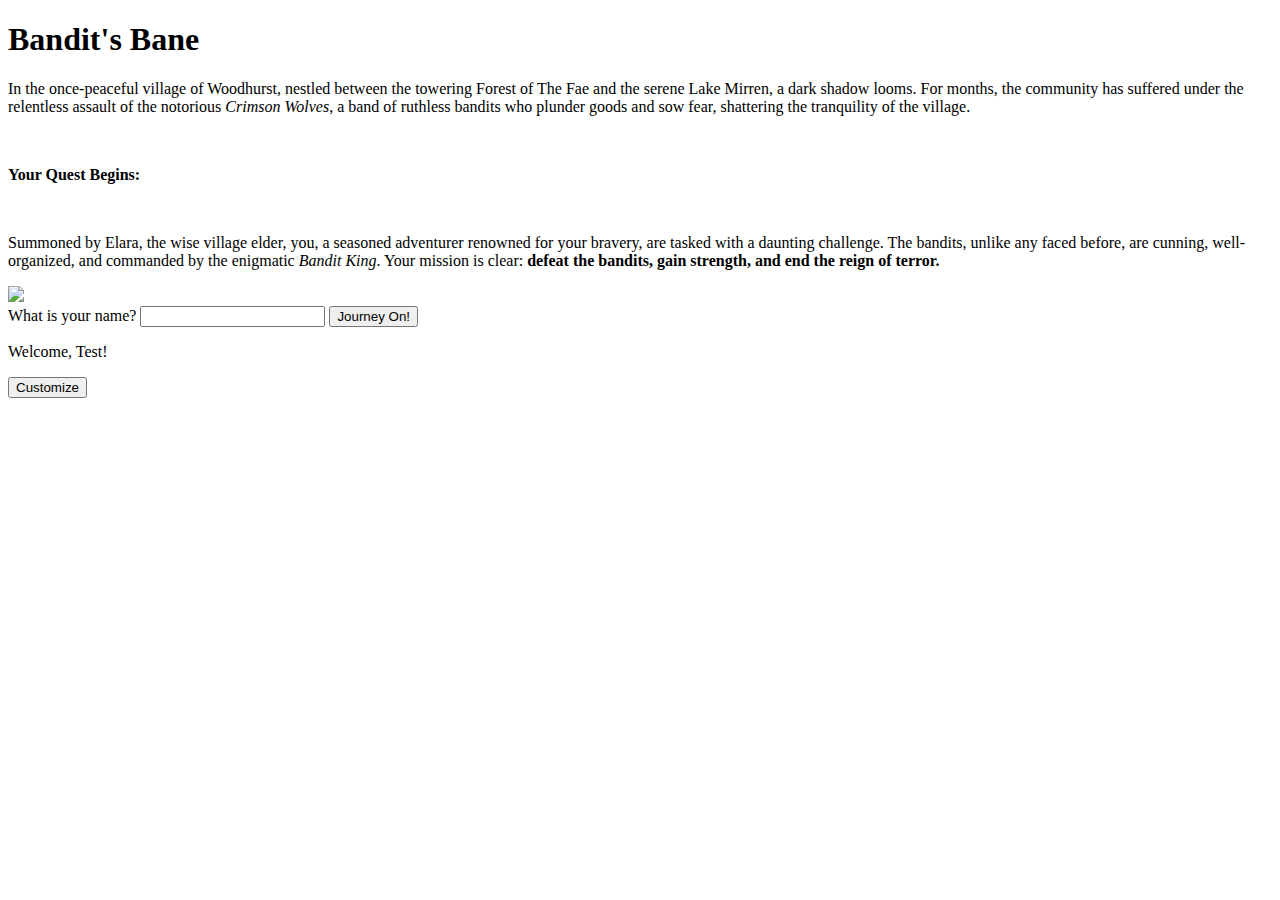
==== index.html @ 417e5695 "Uploading basic index.html." ====
<!DOCTYPE html>
<html lang="en">
  <head>
    <meta charset="UTF-8">
    <meta name="viewport" content="width=device-width, initial-scale=1.0">
    <title>Bandit's Bane</title>
    <link rel="preconnect" href="https://fonts.googleapis.com">
    <link rel="preconnect" href="https://fonts.gstatic.com" crossorigin>
    <link href="https://fonts.googleapis.com/css2?family=Alegreya:ital,wght@0,400..900;1,400..900&family=Open+Sans:ital,wght@0,300..800;1,300..800&display=swap" rel="stylesheet">
    <link href="https://fonts.googleapis.com/css2?family=Alegreya:ital,wght@0,400..900;1,400..900&display=swap" rel="stylesheet">
    <link rel="stylesheet" href="./css_folder/style.css">
  </head>
  <body>
    <main>
        <h1>Bandit's Bane</h1>
        <p id="intro-paragraph">In the once-peaceful village of Woodhurst, nestled between the towering Forest of The Fae and the serene Lake Mirren, a dark shadow looms. For months, the community has suffered under the relentless assault of the notorious <em>Crimson Wolves</em>, a band of ruthless bandits who plunder goods and sow fear, shattering the tranquility of the village.</p>
        <br>
        <p><strong>Your Quest Begins:</strong></p>
        <br>
        <p>Summoned by Elara, the wise village elder, you, a seasoned adventurer renowned for your bravery, are tasked with a daunting challenge. The bandits, unlike any faced before, are cunning, well-organized, and commanded by the enigmatic <em>Bandit King</em>. Your mission is clear: <strong>defeat the bandits, gain strength, and end the reign of terror.</strong></p>
        <div>
          <img src="img_folder/village.jpeg" id="village">
        </div>
        <div class="input-section">
          <form id="nameForm">
            <label for="name">What is your name?</label>
            <input type="text" id="name" name="name">
            <button type="submit" class="journey-button, introButton">Journey On!</button>
          </form>
        </div>
        <p id="introMessage" class="hidden">Welcome, <span id="playerName">Test</span>!</p>
        <a href="pages/choiceScreen.html">
          <button class="introButton hidden" id="choiceBtn">Customize</button>
        </a>
    </main>
    <script type="module" src="./js_folder/gameData.js"></script>
    <script type="module" src="./js_folder/index.js"></script>
  </body>
</html>
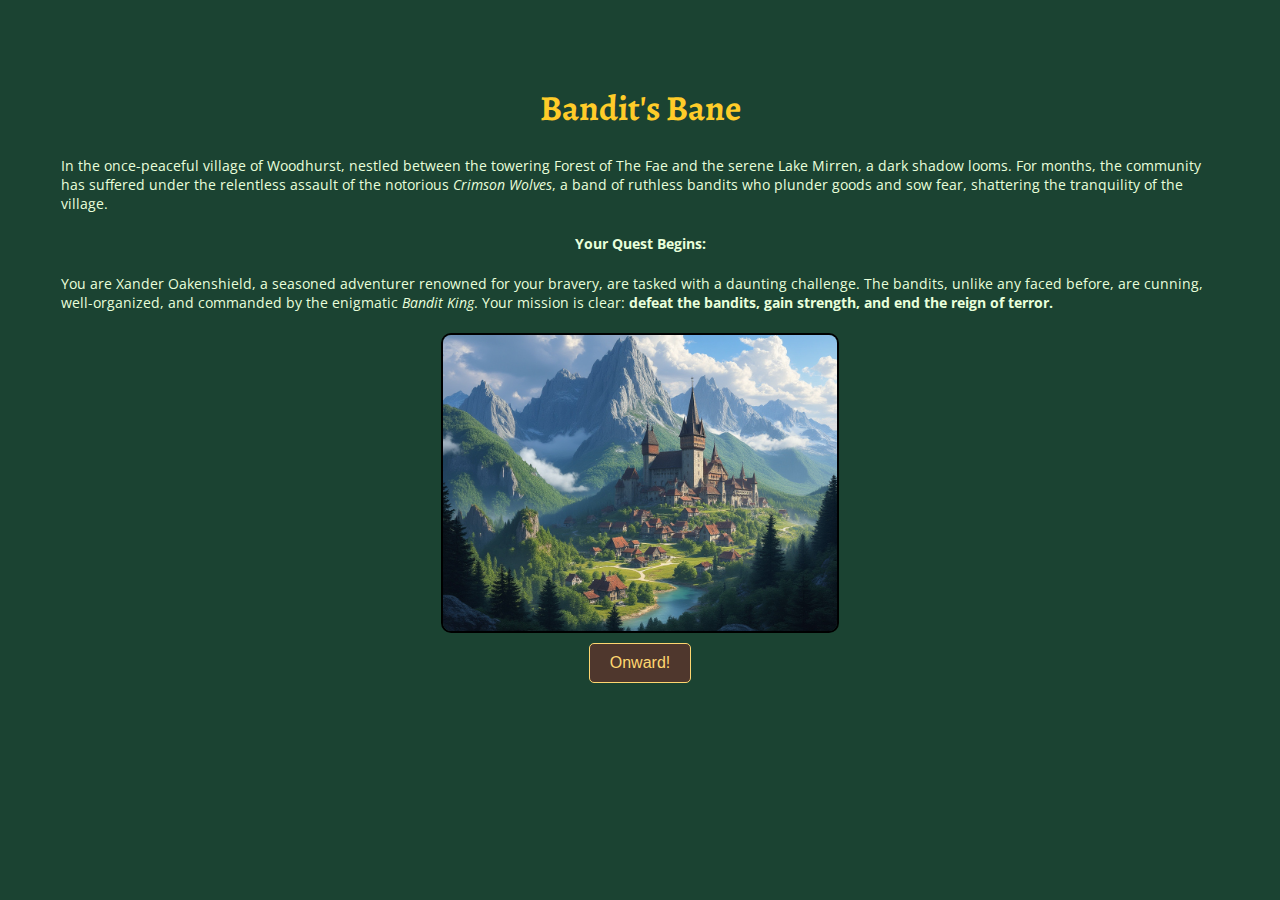
==== commit 9db810fd: "Updating html and css to establish templates and test javascript" ====
--- a/index.html
+++ b/index.html
@@ -8,7 +8,7 @@
     <link rel="preconnect" href="https://fonts.gstatic.com" crossorigin>
     <link href="https://fonts.googleapis.com/css2?family=Alegreya:ital,wght@0,400..900;1,400..900&family=Open+Sans:ital,wght@0,300..800;1,300..800&display=swap" rel="stylesheet">
     <link href="https://fonts.googleapis.com/css2?family=Alegreya:ital,wght@0,400..900;1,400..900&display=swap" rel="stylesheet">
-    <link rel="stylesheet" href="./css_folder/style.css">
+    <link rel="stylesheet" href="./assets/css/style.css">
   </head>
   <body>
     <main>
@@ -17,10 +17,11 @@
         <br>
         <p><strong>Your Quest Begins:</strong></p>
         <br>
-        <p>Summoned by Elara, the wise village elder, you, a seasoned adventurer renowned for your bravery, are tasked with a daunting challenge. The bandits, unlike any faced before, are cunning, well-organized, and commanded by the enigmatic <em>Bandit King</em>. Your mission is clear: <strong>defeat the bandits, gain strength, and end the reign of terror.</strong></p>
+        <p>You are Xander Oakenshield, a seasoned adventurer renowned for your bravery, are tasked with a daunting challenge. The bandits, unlike any faced before, are cunning, well-organized, and commanded by the enigmatic <em>Bandit King</em>. Your mission is clear: <strong>defeat the bandits, gain strength, and end the reign of terror.</strong></p>
         <div>
-          <img src="img_folder/village.jpeg" id="village">
+          <img src="./assets/img_folder/backgrounds/village.jpeg" id="village">
         </div>
+           <!--
         <div class="input-section">
           <form id="nameForm">
             <label for="name">What is your name?</label>
@@ -28,12 +29,11 @@
             <button type="submit" class="journey-button, introButton">Journey On!</button>
           </form>
         </div>
-        <p id="introMessage" class="hidden">Welcome, <span id="playerName">Test</span>!</p>
-        <a href="pages/choiceScreen.html">
-          <button class="introButton hidden" id="choiceBtn">Customize</button>
+        <p id="introMessage" class="hidden">Welcome, <span id="playerName">Test</span>!</p> -->
+        <a href="camp.html">
+          <button class="introButton" id="choiceBtn">Onward!</button>
         </a>
     </main>
-    <script type="module" src="./js_folder/gameData.js"></script>
-    <script type="module" src="./js_folder/index.js"></script>
+    <script src="/app.js"></script>
   </body>
 </html>--- a/assets/css/style.css
+++ b/assets/css/style.css
@@ -0,0 +1,551 @@
+html {
+    -webkit-text-size-adjust: 100%;
+    -ms-text-size-adjust: 100%;
+}
+
+* {
+    -moz-box-sizing: border-box;
+    -webkit-box-sizing: border-box;
+    box-sizing: border-box;
+}
+
+p {
+    margin: 1px;
+}
+
+body {
+    background-color:  #1b4332;;
+    color: #e9ffdb;
+    font-family: 'Open Sans', sans-serif;
+    margin: 0;
+    display: flex;
+    justify-content: center;
+    align-items: center;
+    padding: 20px;
+    min-height: 100vhpx;
+}
+
+h1, h2 {
+    font-family: 'Alegreya', serif;
+    color: #ffcc29;
+}
+
+main {
+    display: flex;
+    flex-direction: column;
+    align-items: center; 
+    justify-content: space-between;
+}
+
+button {
+    background-color: #4f372d;;
+    color: #ffd670;
+    border: 1px solid #ffd670;
+    height: 60px;
+    width: 90px;
+    border-radius: 5px;
+    padding: 10px 20px;
+    cursor: pointer;
+    transition: transform 0.2s ease, box-shadow 0.2s ease;
+}
+
+.buttons {
+    display: flex;
+    justify-content: center;
+    gap: 20px;
+    margin-top: 20px;
+}
+
+button:hover {
+    background-color: #7f5539;
+    color: #e9ffdb;
+    transform: scale(1.05); 
+    box-shadow: 0 4px 10px rgba(0, 0, 0, 0.3);
+}
+
+.choice-buttons button:disabled {
+    background-color: #2E3B4E; 
+    color: #AAAAAA; 
+    border: 1px solid #555555;
+    cursor: not-allowed; 
+    opacity: 0.7; 
+    transition: none; 
+}
+
+a button {
+    display: inline-block;
+}
+
+.shopItems {
+    display: flex;
+    justify-content: center;
+    gap: 20px;
+    margin-top: 20px;
+}
+
+.shopItems button {
+    height: 40px;
+    width: 60;
+    border-radius: 25%;
+    margin-top: 10px;
+}
+
+.game-screen {
+    display: flex;
+    flex-direction: column;
+    align-items: center;
+    width: 100%;
+    max-width: 500px;
+    background-color: #2d6a4f;
+    color:  #d9f99d;
+    padding: 20px;
+    /* border: 2px solid #3D5A80; */
+    border-radius: 10px;
+}
+
+.stats {
+    width: 100%;
+    display: flex;
+    flex-direction: row;
+    justify-content: space-between;
+    padding: 10px;
+    flex-wrap: wrap;
+}
+
+.stats-left {
+    display: flex;
+    flex-direction: column;
+    align-items: flex-start;
+}
+
+.stats-right {
+    display: flex;
+    flex-direction: column;
+    align-items: flex-end;
+}
+
+.stats span {
+    margin: 0 10px;
+}
+
+.inventory-dropdown {
+    position: relative;
+    display: inline-block;
+}
+
+.inventory-list {
+    display: none;
+    position: absolute;
+    background-color: #283618;
+    color: #d9f99d; 
+    border: 1px solid #d9f99d;
+    padding: 10px;
+    z-index: 1;
+}
+
+.inventory-dropdown:hover .inventory-list {
+    display: block;
+}
+
+.inventory-button {
+    background-color: #283618; 
+    color: #d9f99d;
+    border: 1px solid #d9f99d;
+    padding: 5px;
+    cursor: pointer;
+    border-radius: 25%;
+    height: 30px;
+    width: 60px;
+}
+
+.hidden {
+    display: none;
+}
+
+#animated-gif {
+    width: 80%;
+    height: 250px;
+    display: flex;
+    justify-content: center;
+    align-items: center;
+    margin-top: 20px;
+    background-color: yellow;
+    border: 2px solid black;
+    border-radius: 10px;
+}
+
+#camp {
+    width: 100%;
+    height: 250px;
+    display: flex;
+    justify-content: center;
+    align-items: center;
+    margin-top: 20px;
+    background-color: yellow;
+    border: 2px solid black;
+    border-radius: 10px;
+}
+
+#shop {
+    width: 100%;
+    height: 250px;
+    display: flex;
+    justify-content: center;
+    align-items: center;
+    margin-top: 20px;
+    background-color: yellow;
+    border: 2px solid black;
+    border-radius: 10px;
+}
+
+#banditEnemy {
+    width: 100%;
+    height: 250px;
+    display: flex;
+    justify-content: center;
+    align-items: center;
+    margin-top: 20px;
+    background-color: yellow;
+    border: 2px solid black;
+    border-radius: 10px;
+}
+
+#banditKingPic {
+    width: 100%;
+    height: 250px;
+    display: flex;
+    justify-content: center;
+    align-items: center;
+    margin-top: 20px;
+    border: 2px solid black;
+    border-radius: 10px;
+}
+
+#village {
+    width: 100%;
+    height: 250px;
+    display: flex;
+    justify-content: center;
+    align-items: center;
+    margin-top: 20px;
+    border: 2px solid black;
+    border-radius: 10px;
+}
+
+.gif-text {
+    color: black;
+}
+
+.stats-dropdown {
+    position: relative;
+    display: inline-block;
+}
+
+.stats-list {
+    display: none;
+    position: absolute;
+    background-color: #283618;
+    color: #d9f99d;
+    border: 1px solid #d9f99d;
+    padding: 10px;
+    z-index: 1;
+}
+
+.stats-dropdown:hover .stats-list {
+    display: block;
+}
+
+.stats-btn {
+    background-color: #283618;
+    color: #d9f99d;
+    border: 1px solid #d9f99d;
+    padding: 5px;
+    cursor: pointer;
+    border-radius: 25%;
+    height: 30px;
+    width: 60px;
+}
+
+.enemyHP {
+    display: flex;
+}
+
+#combat-feeback-box {
+    margin-top: 10px;
+    padding: 10px;
+    border: 1px solid #ccc;
+    border-radius: 5px;
+    background-color: #f9f9f9;
+    max-width: 300px;
+    text-align: left;
+}
+
+#comabt-feedback-box div {
+    margin: 5px 0;
+    font-size: 14px;
+}
+
+.inventory-dropdown,
+.stats-dropdown {
+    background-color: #283618;
+    border-radius: 5px;
+    color: #d9f99d;
+}
+
+.inventory-list p.item,
+stats-list p {
+    color: #d9f99d;
+}
+
+.introButton {
+    height: auto;
+    width: auto;
+    padding: 10px 20px;
+    font-size: 16px;
+    text-align: center;
+    margin: 10px;
+}
+
+.choice-buttons {
+    display: flex;
+    flex-wrap: wrap;
+    justify-content: center;
+    gap: 20px;
+    margin: 20px 0; 
+}
+
+.choice-buttons h3 {
+    width: 100%;
+    text-align: center;
+    margin-bottom: 10px;
+}
+
+.choice-buttons button {
+    background-color: #3D5A80;
+    color: #FFFFFF;
+    border: 1px solid #00B4D8;
+    border-radius: 5px;
+    height: 50px;
+    width: 100px;
+    text-align: center;
+    font-size: 16px;
+    transition: all 0.2s ease-in-out;
+}
+
+.choice-buttons button:hover {
+    background-color: #FF6700;
+    color: #FFFFFF;
+}
+
+.journey-button {
+    float: center;
+}
+
+.combat-container {
+    text-align: center;
+    position: relative;
+}
+
+#dialogueBox {
+    position: absolute;
+    top: 50%;
+    left: 50%;
+    transform: translate(-50%, -50%);
+    background-color: rgba(0, 0, 0, 0.8);
+    color: white;
+    padding: 10px;
+    border-radius: 5px;
+    opacity: 1;
+    transition: opacity 0.5s;
+}
+
+#banditKingDialogueBox {
+    position: absolute;
+    top: 50%;
+    left: 50%;
+    transform: translate(-50%, -50%);
+    background-color: rgba(0, 0, 0, 0.8);
+    color: white;
+    padding: 10px;
+    border-radius: 5px;
+    opacity: 1;
+    transition: opacity 0.5s;
+}
+
+.dialogue-box.hidden {
+    opacity: 0;
+    pointer-events: none;
+}
+
+#shopDialogueBox {
+    position: absolute;
+    top: 32%; 
+    left: 50%;
+    transform: translate(-50%, -50%);
+    background-color: rgba(0, 0, 0, 0.8);
+    color: white;
+    padding: 10px;
+    border-radius: 5px;
+    opacity: 1;
+    transition: opacity 0.5s;
+}
+
+.shopDialogue-box.hidden {
+    opacity: 0;
+    pointer-events: none;
+}
+
+#backToTheWild {
+    height: 90px;
+}
+
+#combat-feedback-box {
+    margin-top: 10px;
+    padding: 10px;
+    border: 1px solid #ccc;
+    border-radius: 5px;
+    background-color: black;
+    max-width: 300px;
+    text-align: left;
+}
+
+#comabt-feedback-box div {
+    margin: 5px 0;
+    font-size: 14px;
+}
+
+#playerAttackFeedback, #enemyAttackFeedback {
+    display: block;
+    background-color: black;
+    color: white;
+    padding: 5px;
+    margin: 5px 0;
+    border-radius: 3px;
+    text-align: center;
+}
+
+#poisonBtn {
+        background-color: #2E3B4E;
+        color: #AAAAAA; 
+        border: 1px solid #555555; 
+        cursor: not-allowed; 
+        opacity: 0.7;
+        transition: none;
+    
+}
+
+.item {
+    display: flex;
+    flex-direction: column;
+    justify-content: space-between;
+    padding-left: 25px;
+    padding-right: 25px;
+}
+
+#discovered {
+    margin-top: 25px;
+}
+
+/* For tablets and medium-sized devices (768px and up) */
+@media only screen and (min-width: 768px) {
+    #camp, #shop, #banditEnemy, #banditKingPic, #village {
+        height: 300px;
+    }
+    
+    body {
+        padding: 40px;
+        font-size: 16px;
+    }
+
+    .game-screen {
+        max-width: 700px;
+    }
+
+    h1 {
+        font-size: 2rem;
+    }
+
+    h2 {
+        font-size: 1.5rem;
+    }
+    
+    button {
+        height: 60px;
+        width: 100px;
+        font-size: 14px;
+    }
+
+    .stats {
+        flex-wrap: nowrap;
+        justify-content: space-around;
+    }
+
+    .stats-btn, .inventory-button {
+        height: 30px;
+        width: 70px;
+    }
+
+    #shopDialogueBox {
+        top: 40%;
+    }
+
+    #animated-gif, #camp, #shop, #banditEnemy, #banditKingPic, #village {
+        height: 300px;
+    }
+}
+
+/* For desktops and large screens (1024px and up) */
+@media only screen and (min-width: 1024px) {
+    #camp, #shop, #banditEnemy, #banditKingPic, #village {
+        height: 400px;
+    }
+    
+    body {
+        padding: 60px;
+        font-size: 14px;
+    }
+
+    .game-screen {
+        max-width: 900px;
+    }
+
+    h1 {
+        font-size: 2.2rem;
+    }  
+
+    h2 {
+        font-size: 1.7rem;
+    }
+
+    button {
+        height: 50px;
+        width: 100px;
+        font-size: 14px;
+    }
+
+    .stats {
+        justify-content: space-between;
+    }
+
+    .stats-btn, .inventory-button {
+        height: 40px;
+        width: 80px;
+        font: 20px;
+    }
+
+    #backToTheWild {
+        height: 70px;
+    }
+
+    #runAwayBtn, #attackBtn, #useItemBtn {
+        height: 70px;
+    }
+
+    #banditKingDialogueBox {
+        top: 60%;
+    }
+
+    #animated-gif, #camp, #shop, #banditEnemy, #banditKingPic, #village {
+        height: 300px;
+    }
+}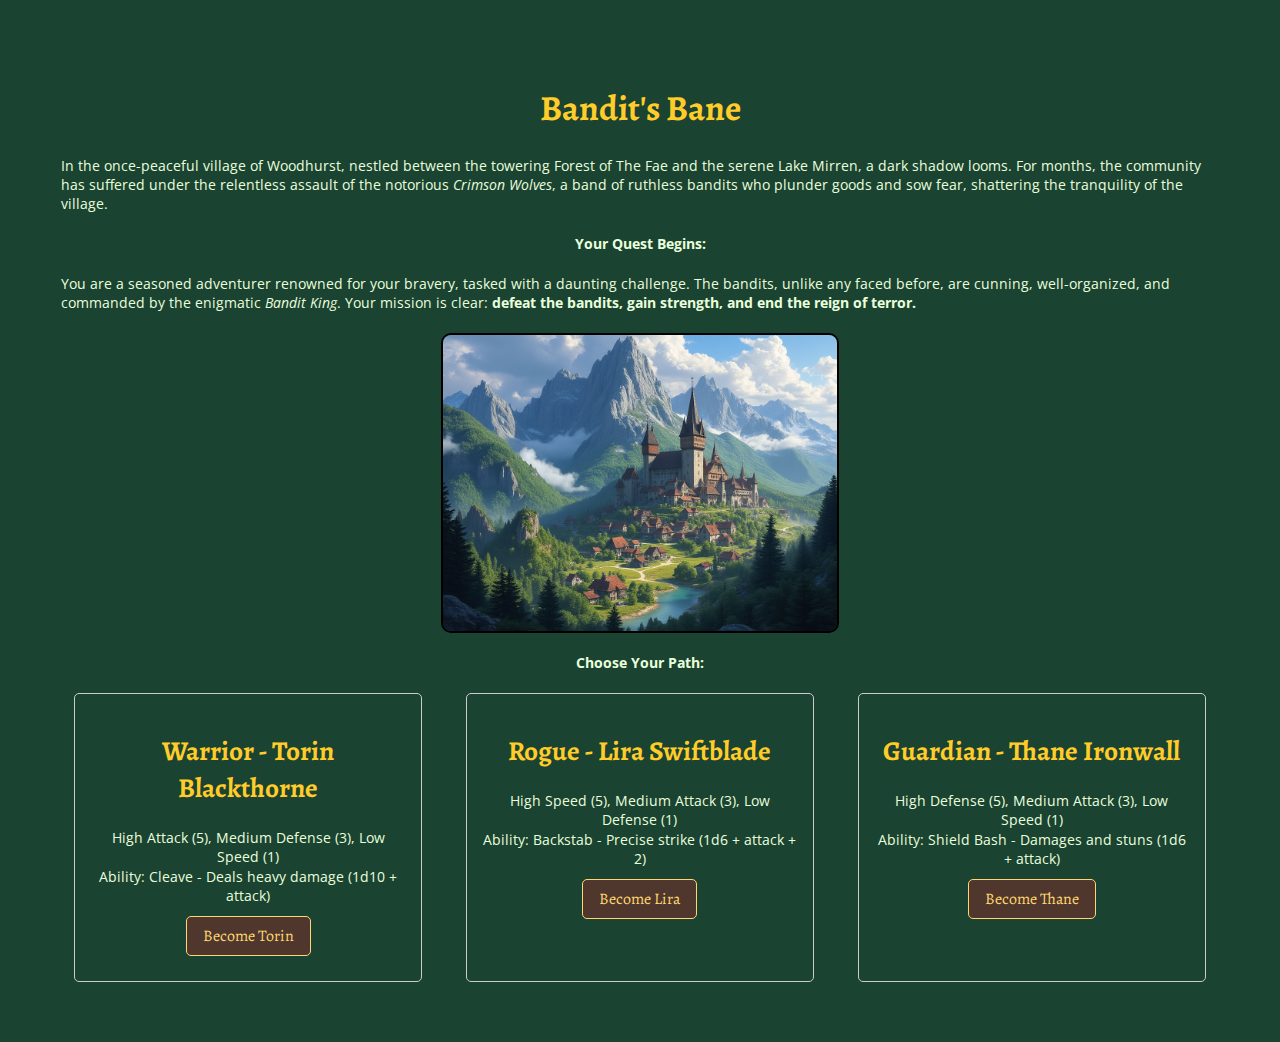
==== commit 7e0698ea: "Beginning to update the app.js css adding classes and updating the shop." ====
--- a/index.html
+++ b/index.html
@@ -12,28 +12,39 @@
   </head>
   <body>
     <main>
-        <h1>Bandit's Bane</h1>
-        <p id="intro-paragraph">In the once-peaceful village of Woodhurst, nestled between the towering Forest of The Fae and the serene Lake Mirren, a dark shadow looms. For months, the community has suffered under the relentless assault of the notorious <em>Crimson Wolves</em>, a band of ruthless bandits who plunder goods and sow fear, shattering the tranquility of the village.</p>
-        <br>
-        <p><strong>Your Quest Begins:</strong></p>
-        <br>
-        <p>You are Xander Oakenshield, a seasoned adventurer renowned for your bravery, are tasked with a daunting challenge. The bandits, unlike any faced before, are cunning, well-organized, and commanded by the enigmatic <em>Bandit King</em>. Your mission is clear: <strong>defeat the bandits, gain strength, and end the reign of terror.</strong></p>
-        <div>
-          <img src="./assets/img_folder/backgrounds/village.jpeg" id="village">
+      <h1>Bandit's Bane</h1>
+      <p id="intro-paragraph">In the once-peaceful village of Woodhurst, nestled between the towering Forest of The Fae and the serene Lake Mirren, a dark shadow looms. For months, the community has suffered under the relentless assault of the notorious <em>Crimson Wolves</em>, a band of ruthless bandits who plunder goods and sow fear, shattering the tranquility of the village.</p>
+      <br>
+      <p><strong>Your Quest Begins:</strong></p>
+      <br>
+      <p>You are a seasoned adventurer renowned for your bravery, tasked with a daunting challenge. The bandits, unlike any faced before, are cunning, well-organized, and commanded by the enigmatic <em>Bandit King</em>. Your mission is clear: <strong>defeat the bandits, gain strength, and end the reign of terror.</strong></p>
+      <div>
+        <img src="./assets/img_folder/backgrounds/village.jpeg" id="village">
+      </div>
+      <br>
+      <p><strong>Choose Your Path:</strong></p>
+      <div id="classSelection">
+        <div class="classOption">
+          <h2>Warrior - Torin Blackthorne</h2>
+          <p>High Attack (5), Medium Defense (3), Low Speed (1)</p>
+          <p>Ability: Cleave - Deals heavy damage (1d10 + attack)</p>
+          <button class="introButton" id="warriorBtn">Become Torin</button>
         </div>
-           <!--
-        <div class="input-section">
-          <form id="nameForm">
-            <label for="name">What is your name?</label>
-            <input type="text" id="name" name="name">
-            <button type="submit" class="journey-button, introButton">Journey On!</button>
-          </form>
+        <div class="classOption">
+          <h2>Rogue - Lira Swiftblade</h2>
+          <p>High Speed (5), Medium Attack (3), Low Defense (1)</p>
+          <p>Ability: Backstab - Precise strike (1d6 + attack + 2)</p>
+          <button class="introButton" id="rogueBtn">Become Lira</button>
         </div>
-        <p id="introMessage" class="hidden">Welcome, <span id="playerName">Test</span>!</p> -->
-        <a href="camp.html">
-          <button class="introButton" id="choiceBtn">Onward!</button>
-        </a>
+        <div class="classOption">
+          <h2>Guardian - Thane Ironwall</h2>
+          <p>High Defense (5), Medium Attack (3), Low Speed (1)</p>
+          <p>Ability: Shield Bash - Damages and stuns (1d6 + attack)</p>
+          <button class="introButton" id="guardianBtn">Become Thane</button>
+        </div>
+      </div>
     </main>
+    <div id="actionBox" class="hidden"></div>
     <script src="/app.js"></script>
   </body>
 </html>--- a/assets/css/style.css
+++ b/assets/css/style.css
@@ -13,8 +13,26 @@
     margin: 1px;
 }
 
+#actionBox {
+    background-color: black;
+    color: white;
+    font-family: 'Courier New', monospace;
+    border: 2px solid #ccc;
+    padding: 10px;
+    margin: 10px 0;
+    max-width: 80%;
+    width: 80%; /* Fixed width */
+    height: 100px; /* Fixed height */
+    overflow-y: auto; /* Scroll if content exceeds height */
+    text-align: left;
+}
+
+#actionBox.hidden {
+    display: none;
+}
+
 body {
-    background-color:  #1b4332;;
+    background-color: #1b4332;
     color: #e9ffdb;
     font-family: 'Open Sans', sans-serif;
     margin: 0;
@@ -22,7 +40,7 @@
     justify-content: center;
     align-items: center;
     padding: 20px;
-    min-height: 100vhpx;
+    min-height: 100vh;
 }
 
 h1, h2 {
@@ -33,43 +51,47 @@
 main {
     display: flex;
     flex-direction: column;
-    align-items: center; 
+    align-items: center;
     justify-content: space-between;
 }
 
 button {
-    background-color: #4f372d;;
+    background-color: #4f372d;
     color: #ffd670;
     border: 1px solid #ffd670;
     height: 60px;
-    width: 90px;
-    border-radius: 5px;
-    padding: 10px 20px;
+    width: 85px;
+    border-radius: 5px;
+    padding: 10px 10px;
     cursor: pointer;
     transition: transform 0.2s ease, box-shadow 0.2s ease;
 }
 
 .buttons {
     display: flex;
+    flex-direction: row; /* Explicitly horizontal, even after combat */
+    flex-wrap: wrap; /* Wraps to next line if needed */
     justify-content: center;
     gap: 20px;
     margin-top: 20px;
+    width: 100%;
+    max-width: 100%;
 }
 
 button:hover {
     background-color: #7f5539;
     color: #e9ffdb;
-    transform: scale(1.05); 
+    transform: scale(1.05);
     box-shadow: 0 4px 10px rgba(0, 0, 0, 0.3);
 }
 
 .choice-buttons button:disabled {
-    background-color: #2E3B4E; 
-    color: #AAAAAA; 
+    background-color: #2E3B4E;
+    color: #AAAAAA;
     border: 1px solid #555555;
-    cursor: not-allowed; 
-    opacity: 0.7; 
-    transition: none; 
+    cursor: not-allowed;
+    opacity: 0.7;
+    transition: none;
 }
 
 a button {
@@ -85,7 +107,7 @@
 
 .shopItems button {
     height: 40px;
-    width: 60;
+    width: 60px;
     border-radius: 25%;
     margin-top: 10px;
 }
@@ -97,9 +119,8 @@
     width: 100%;
     max-width: 500px;
     background-color: #2d6a4f;
-    color:  #d9f99d;
+    color: #d9f99d;
     padding: 20px;
-    /* border: 2px solid #3D5A80; */
     border-radius: 10px;
 }
 
@@ -137,7 +158,7 @@
     display: none;
     position: absolute;
     background-color: #283618;
-    color: #d9f99d; 
+    color: #d9f99d;
     border: 1px solid #d9f99d;
     padding: 10px;
     z-index: 1;
@@ -148,7 +169,7 @@
 }
 
 .inventory-button {
-    background-color: #283618; 
+    background-color: #283618;
     color: #d9f99d;
     border: 1px solid #d9f99d;
     padding: 5px;
@@ -156,10 +177,6 @@
     border-radius: 25%;
     height: 30px;
     width: 60px;
-}
-
-.hidden {
-    display: none;
 }
 
 #animated-gif {
@@ -270,17 +287,17 @@
     display: flex;
 }
 
-#combat-feeback-box {
+#combat-feedback-box {
     margin-top: 10px;
     padding: 10px;
     border: 1px solid #ccc;
     border-radius: 5px;
-    background-color: #f9f9f9;
+    background-color: black;
     max-width: 300px;
     text-align: left;
 }
 
-#comabt-feedback-box div {
+#combat-feedback-box div {
     margin: 5px 0;
     font-size: 14px;
 }
@@ -293,7 +310,7 @@
 }
 
 .inventory-list p.item,
-stats-list p {
+.stats-list p {
     color: #d9f99d;
 }
 
@@ -311,7 +328,7 @@
     flex-wrap: wrap;
     justify-content: center;
     gap: 20px;
-    margin: 20px 0; 
+    margin: 20px 0;
 }
 
 .choice-buttons h3 {
@@ -379,7 +396,7 @@
 
 #shopDialogueBox {
     position: absolute;
-    top: 32%; 
+    top: 32%;
     left: 50%;
     transform: translate(-50%, -50%);
     background-color: rgba(0, 0, 0, 0.8);
@@ -409,7 +426,7 @@
     text-align: left;
 }
 
-#comabt-feedback-box div {
+#combat-feedback-box div {
     margin: 5px 0;
     font-size: 14px;
 }
@@ -425,13 +442,12 @@
 }
 
 #poisonBtn {
-        background-color: #2E3B4E;
-        color: #AAAAAA; 
-        border: 1px solid #555555; 
-        cursor: not-allowed; 
-        opacity: 0.7;
-        transition: none;
-    
+    background-color: #2E3B4E;
+    color: #AAAAAA;
+    border: 1px solid #555555;
+    cursor: not-allowed;
+    opacity: 0.7;
+    transition: none;
 }
 
 .item {
@@ -444,6 +460,150 @@
 
 #discovered {
     margin-top: 25px;
+}
+
+.hidden {
+    display: none;
+}
+
+#gameOverScreen {
+    position: fixed;
+    top: 0;
+    left: 0;
+    width: 100%;
+    height: 100%;
+    background: rgba(0, 0, 0, 0.8);
+    color: white;
+    display: flex;
+    flex-direction: column;
+    justify-content: center;
+    align-items: center;
+    text-align: center;
+    font-size: 1.5rem;
+}
+
+#gameOverScreen h1 {
+    font-size: 3rem;
+    color: red;
+    text-shadow: 0 0 10px rgba(255, 0, 0, 0.8);
+}
+
+#gameOverScreen p {
+    margin: 20px 0;
+}
+
+#gameOverScreen button {
+    background: red;
+    color: white;
+    padding: 10px 20px;
+    font-size: 1.2rem;
+    border: none;
+    cursor: pointer;
+    margin: 10px;
+    height: 70px;
+    transition: background 0.3s ease;
+}
+
+#gameOverScreen button:hover {
+    background: darkred;
+}
+
+#afterCombatBtns {
+    display: flex;
+    justify-content: center;
+    flex-direction: row;
+}
+
+#classSelection {
+    display: flex;
+    flex-direction: column;
+    gap: 15px; /* Space between class options */
+    margin-top: 20px;
+    align-items: center; /* Center items on mobile */
+  }
+  
+  .classOption {
+    text-align: center;
+    padding: 15px;
+    border: 1px solid #ccc;
+    border-radius: 5px;
+    width: 90%; /* Full width on mobile, with some margin */
+    max-width: 400px; /* Cap width for readability */
+    box-sizing: border-box; /* Include padding in width */
+  }
+  
+  .introButton {
+    margin-top: 10px;
+    padding: 8px 16px;
+    font-family: 'Alegreya', serif;
+    font-size: 16px;
+  }
+
+  /* Ensure actionBox stays above shop items */
+#actionBox {
+    background-color: black;
+    color: white;
+    font-family: 'Courier New', monospace;
+    border: 2px solid #ccc;
+    padding: 10px;
+    margin: 10px auto; /* Centered with margin */
+    width: 80%;
+    max-width: 500px; /* Matches game-screen max-width */
+    height: 150px; /* Matches inline style */
+    overflow-y: auto;
+    text-align: left;
+}
+
+#actionBox.hidden {
+    display: none;
+}
+
+/* Shop container for two columns */
+#shopContainer {
+    display: flex;
+    flex-direction: column; /* Stack on mobile */
+    width: 80%;
+    max-width: 500px; /* Matches game-screen */
+    margin: 0 auto; /* Center under actionBox */
+}
+
+/* Shop lists (buy and sell) */
+.shop-list {
+    width: 100%;
+    background-color: #283618; /* Matches inventory dropdown */
+    color: #d9f99d;
+    border: 1px solid #d9f99d;
+    padding: 10px;
+    border-radius: 5px;
+}
+
+.shop-list p {
+    display: flex;
+    justify-content: space-between;
+    align-items: center;
+    margin: 10px 0; /* Space between rows */
+    padding: 5px;
+    background-color: #2d6a4f; /* Slight contrast */
+    border-radius: 3px;
+}
+
+.shop-list button {
+    background-color: #4f372d;
+    color: #ffd670;
+    border: 1px solid #ffd670;
+    padding: 5px 10px;
+    border-radius: 5px;
+    font-family: 'Alegreya', serif;
+    font-size: 14px;
+    cursor: pointer;
+    transition: transform 0.2s ease, box-shadow 0.2s ease;
+}
+
+.shop-list button:hover {
+    background-color: #7f5539;
+    color: #e9ffdb;
+    transform: scale(1.05);
+    box-shadow: 0 4px 10px rgba(0, 0, 0, 0.3);
 }
 
 /* For tablets and medium-sized devices (768px and up) */
@@ -492,6 +652,28 @@
     #animated-gif, #camp, #shop, #banditEnemy, #banditKingPic, #village {
         height: 300px;
     }
+
+    #classSelection {
+        flex-direction: row;
+        justify-content: space-around;
+        align-items: stretch; /* Align heights on desktop */
+    }
+
+    .classOption {
+        width: 30%; /* Three across on larger screens */
+        max-width: none; /* Remove cap for desktop */
+    }
+
+    #shopContainer {
+        flex-direction: row;
+        justify-content: space-between;
+        gap: 20px; /* Space between columns */
+    }
+
+    .shop-list {
+        width: 48%; /* Two columns with some gap */
+    }
+    
 }
 
 /* For desktops and large screens (1024px and up) */
@@ -530,7 +712,7 @@
     .stats-btn, .inventory-button {
         height: 40px;
         width: 80px;
-        font: 20px;
+        font-size: 20px;
     }
 
     #backToTheWild {
